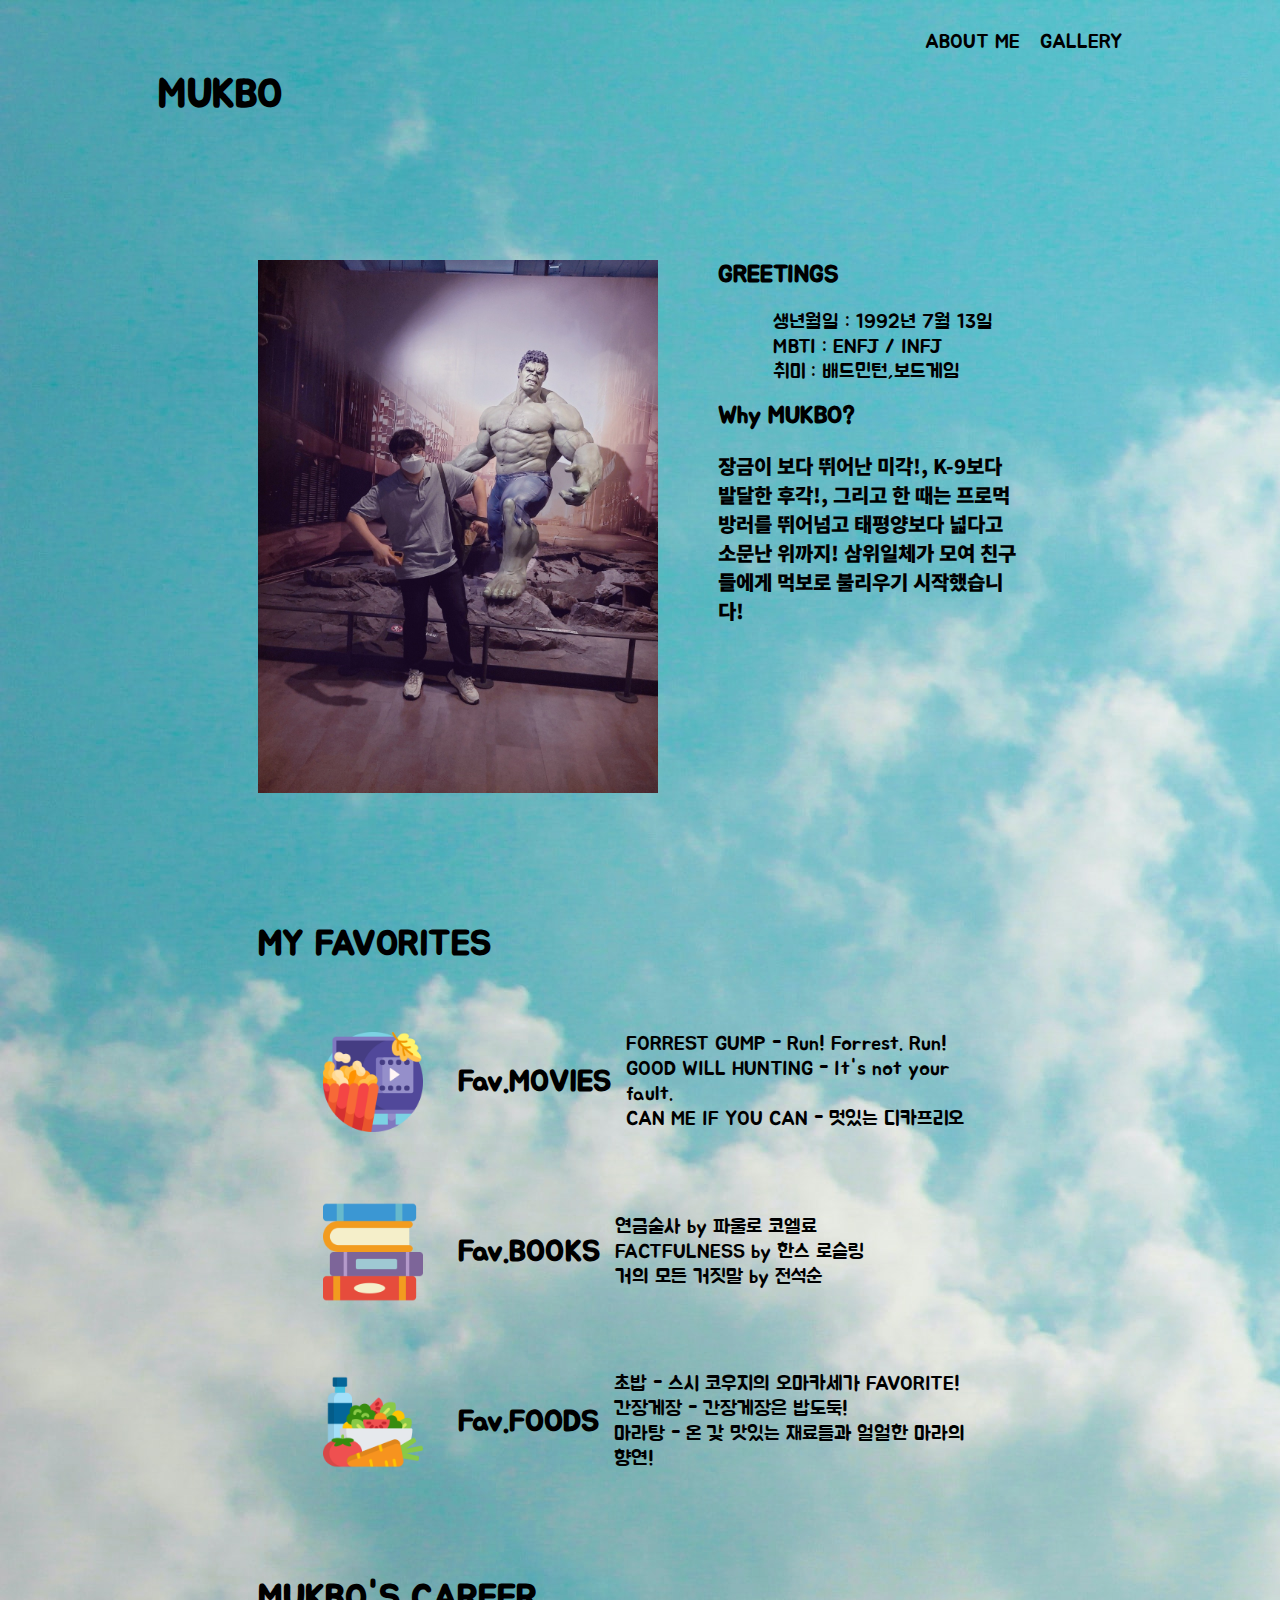
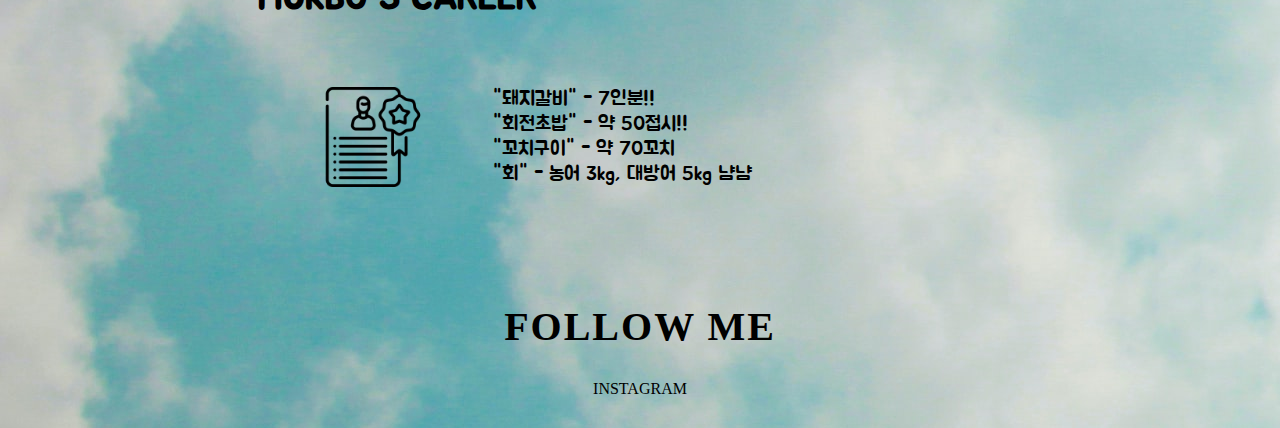
==== Aboutme.html @ f1290945 "Add files via upload" ====
<!DOCTYPE html>
<html>
  <head>
    <meta charset="utf-8">
    <title>MUKBO</title>
    <link rel="stylesheet" href="style.css">
    <link href="https://fonts.googleapis.com/css2?family=Jua&display=swap" rel="stylesheet">
    <link href="https://fonts.googleapis.com/css2?family=Jua&family=Nanum+Pen+Script&display=swap" rel="stylesheet">
    <link href="https://fonts.googleapis.com/css2?family=Jua&family=Nanum+Pen+Script&family=Noto+Sans+KR:wght@100&display=swap" rel="stylesheet">
  </head>


  <body>
    <div class=Window>
      <nav class="Guide">
        <a href="index.html"><h3 class="name">MUKBO</h3></a>
        <ul class="menu">
          <li><a href="Aboutme.html" class="Aboutme">ABOUT ME</a></li>
          <li><a href="Gallery.html" class="Pictures">GALLERY</a></li>
        </ul>
      </nav>

      <div class="introduction">
        <img class="me" src="Hulk_like.jpg">
         <div class="words">
           <h2>GREETINGS</h2>
           <ul>
             <li class="listup">생년월일 : 1992년 7월 13일</li>
             <li class="listup">MBTI : ENFJ / INFJ</li>
             <li class="listup">취미 : 배드민턴,보드게임</li>
           </ul>

            <h2>Why MUKBO?</h2>
            <p> 장금이 보다 뛰어난 미각!, K-9보다 발달한 후각!, 그리고 한 때는 프로먹방러를 뛰어넘고
            태평양보다 넓다고 소문난 위까지! 삼위일체가 모여 친구들에게 먹보로 불리우기 시작했습니다!</p>

         </div>
      </div>

        <h5 class="favorites">MY FAVORITES</h5>

      <div class="characteristics">

        <div class="things">
          <img class="movie" src="tv.png">
            <h4>Fav.MOVIES</h4>
            <ul.c>
              <li class="listup">FORREST GUMP - Run! Forrest. Run!</li>
              <li class="listup">GOOD WILL HUNTING - It's not your fault.</li>
              <li class="listup">CAN ME IF YOU CAN - 멋있는 디카프리오</li>
            </ul.c>
        </div>

        <div class="things">
          <img class="book" src="book.png">
            <h4>Fav.BOOKS</h4>
            <ul.c>
              <li class="listup">연금술사 by 파울로 코엘료</li>
              <li class="listup">FACTFULNESS by 한스 로슬링</li>
              <li class="listup">거의 모든 거짓말 by 전석순</li>
            </ul.c>
        </div>

        <div class="things">
          <img class="food" src="diet.png">
            <h4>Fav.FOODS</h4>
            <ul.c>
              <li class="listup">초밥 - 스시 코우지의 오마카세가 FAVORITE!</li>
              <li class="listup">간장게장 - 간장게장은 밥도둑!</li>
              <li class="listup">마라탕 - 온 갖 맛있는 재료들과 얼얼한 마라의 향연!</li>
            </ul.c>
        </div>

      </div>

        <h5 class="experiences">MUKBO'S CAREER</h5>
      <div class="characteristics">
        <div class="things">
          <img class="expe" src="experience.png">
         <ul class="exp">
          <li class="listup">"돼지갈비" - 7인분!!</li>
          <li class="listup">"회전초밥" - 약 50접시!!</li>
          <li class="listup">"꼬치구이" - 약 70꼬치</li>
          <li class="listup">"회" - 농어 3kg, 대방어 5kg 냠냠</li>
         </ul>
        </div>
      </div>

        <footer class="footer">
        <h3 class="contact">FOLLOW ME</h3>
          <div class="link">
            <a class="inst" href="https://www.instagram.com/ohspaghettioh/" target="_blank">INSTAGRAM</a>
          </div>
        </footer>

    </div>

  </body>
</html>
---- style.css ----
body{
  background-image: url("sky.jpg");
  background-color: #cccccc;
  font-family: 'Jua', sans-serif;
}

.Window{
  margin: 30px 150px;
  display: flex;
  flex-direction: column;
}

.Guide{
  display: flex;
  flex-direction: row;
  justify-content: space-between;
  margin: 0;
}

li{
  display: inline;
  align-self: center;
  margin: 0;
  margin-left: 15px;
  font-size: 20px;
}

.menu{
  margin:0;
}

.name{
  font-size: 40px;
}

a{
  color: black;
  text-decoration: none;
}

.Yard{
  display:flex;
  flex-direction: row;
  justify-content: center;
  align-items: flex-start;
  margin-top: 80px;
}

.sentence{
  font-family: 'Nanum Pen Script', cursive;
  font-size: 40px;
  margin-top:60px;
  margin-bottom:60px;
}

.enter{
  margin-left: 60px;
  width: 60%;
}

.footer{
  font-family: "Times New Roman";
  display:flex;
  flex-direction:column;
  align-items:center;
}


.contact{
  margin-bottom: 0;
  letter-spacing: 2px;
  font-size: 40px;
  margin-bottom: 30px;
}

/*About me*/

.introduction{
  display: flex;
  flex-direction:row;
  justify-content: center;
  align-items: flex-start;
  margin: 100px 100px;
}

.me{
  width: 400px;
  margin-right:60px;
}

.words>h2{
  margin-top:0;
}

.words>p{
  font-family: 'Noto Sans KR', sans-serif;
  font-size:20px;
  font-weight:900;
}

.favorites{
  font-size:35px;
  margin: 30px 100px;
}

.characteristics{
  display: flex;
  flex-direction: column;
  justify-content: flex-start;
  align-content: center;
  margin: 20px 150px;
  margin-top: 20px;
}

.things{
  display: flex;
  flex-direction: row;
  margin-bottom: 40px;
  align-items: center;
}

.movie{
  width: 100px;
  height: 100px;
  padding: 15px;
  border: 2px solid:black;
  border: 100px;
}

.listup{
  display: block;
}

.book{
  width: 100px;
  height: 100px;
  padding: 15px;
  border: 2px solid:black;
  border: 100px;
}

h4{
  font-size: 30px;
  margin-left:20px;
}

.food{
  width: 100px;
  height: 100px;
  padding: 15px;
  border: 2px solid:black;
  border: 100px;
}


.experiences{
  font-size:35px;
  margin: 30px 100px;
}

.expe{
  width: 100px;
  height: 100px;
  padding: 15px;
  border: 2px solid:black;
  border: 100px;
}

/*gallery*/

div.gallery {
  margin: 5px;
  width: auto;
  display: flex;
  flex-direction: row;
  justify-content: center;
}

div.gallery img {
  width: 100%;
  height: auto;
}

.exp{
}
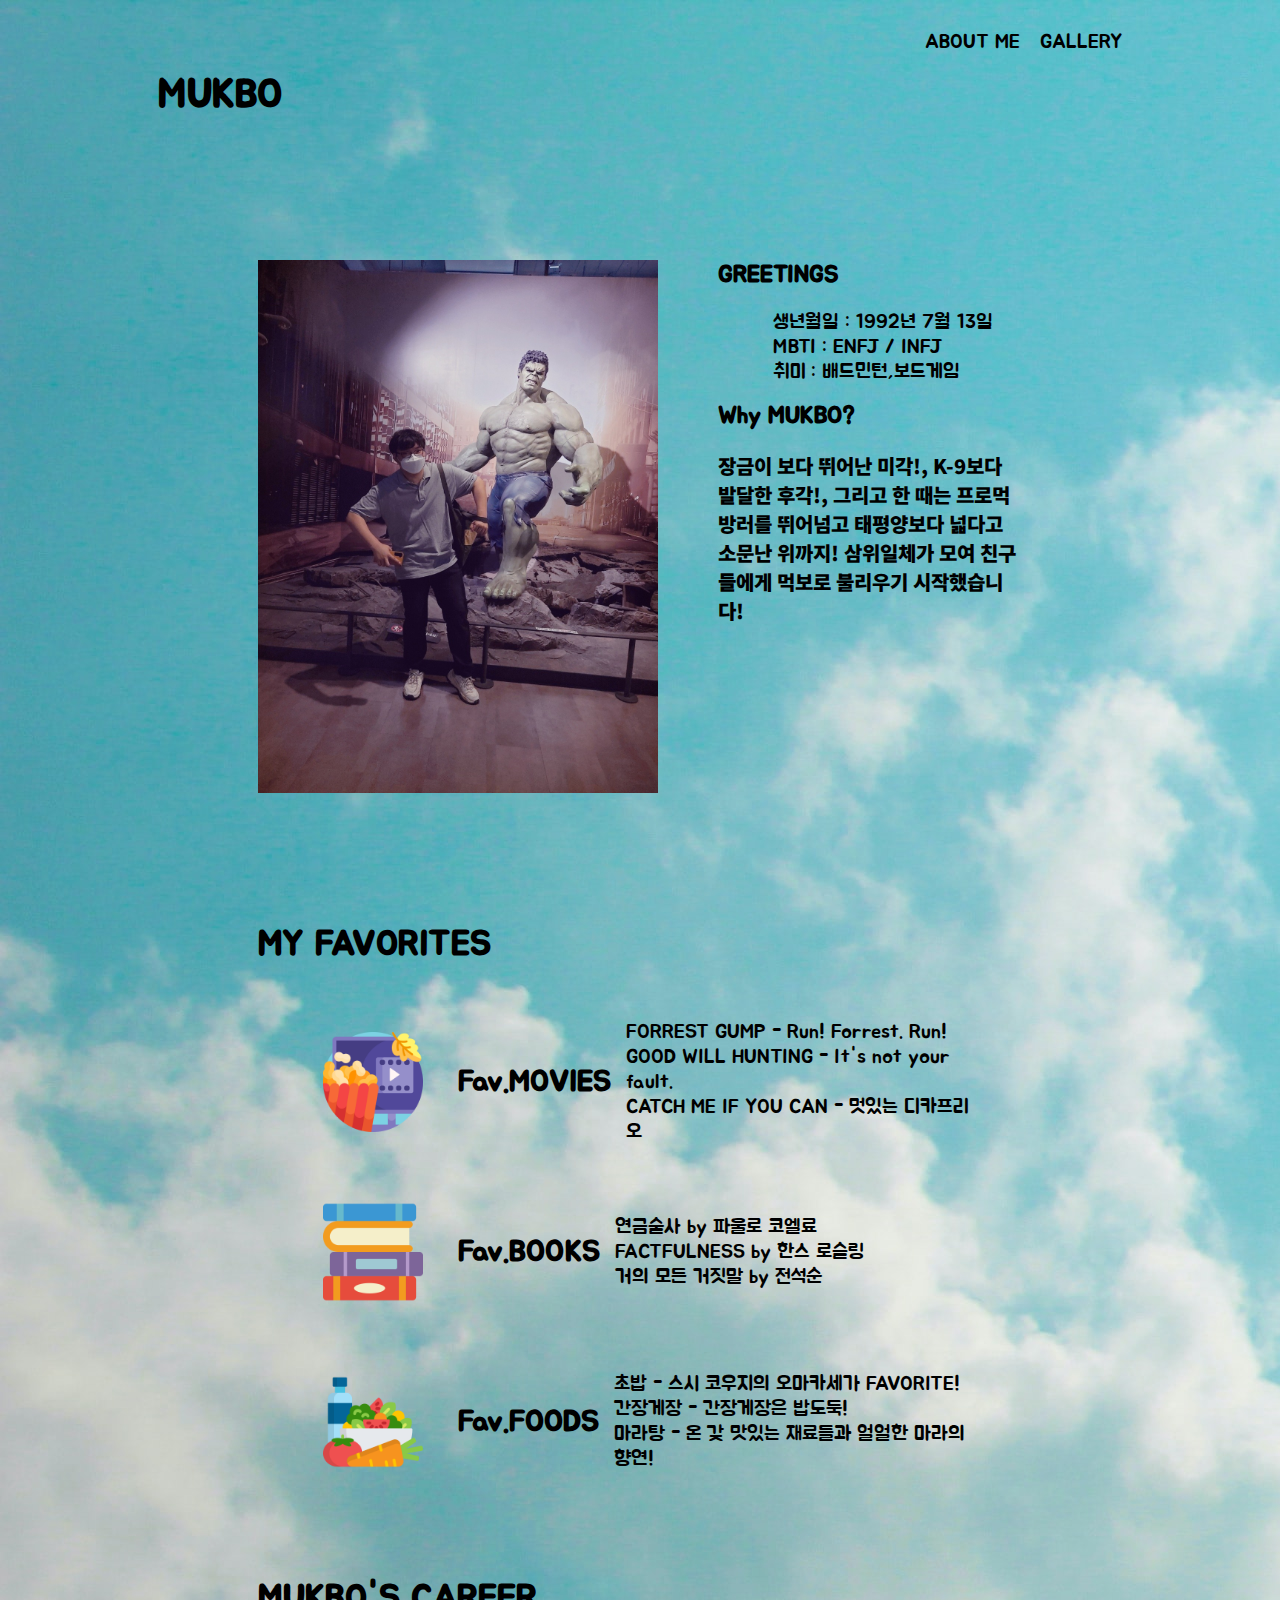
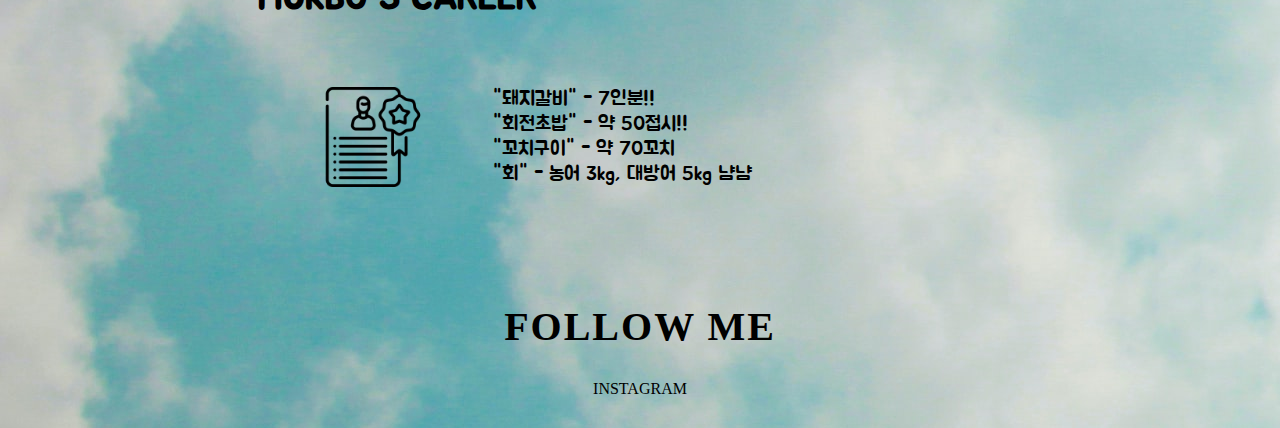
==== commit 78972f60: "Update Aboutme.html" ====
--- a/Aboutme.html
+++ b/Aboutme.html
@@ -47,7 +47,7 @@
             <ul.c>
               <li class="listup">FORREST GUMP - Run! Forrest. Run!</li>
               <li class="listup">GOOD WILL HUNTING - It's not your fault.</li>
-              <li class="listup">CAN ME IF YOU CAN - 멋있는 디카프리오</li>
+              <li class="listup">CATCH ME IF YOU CAN - 멋있는 디카프리오</li>
             </ul.c>
         </div>
 
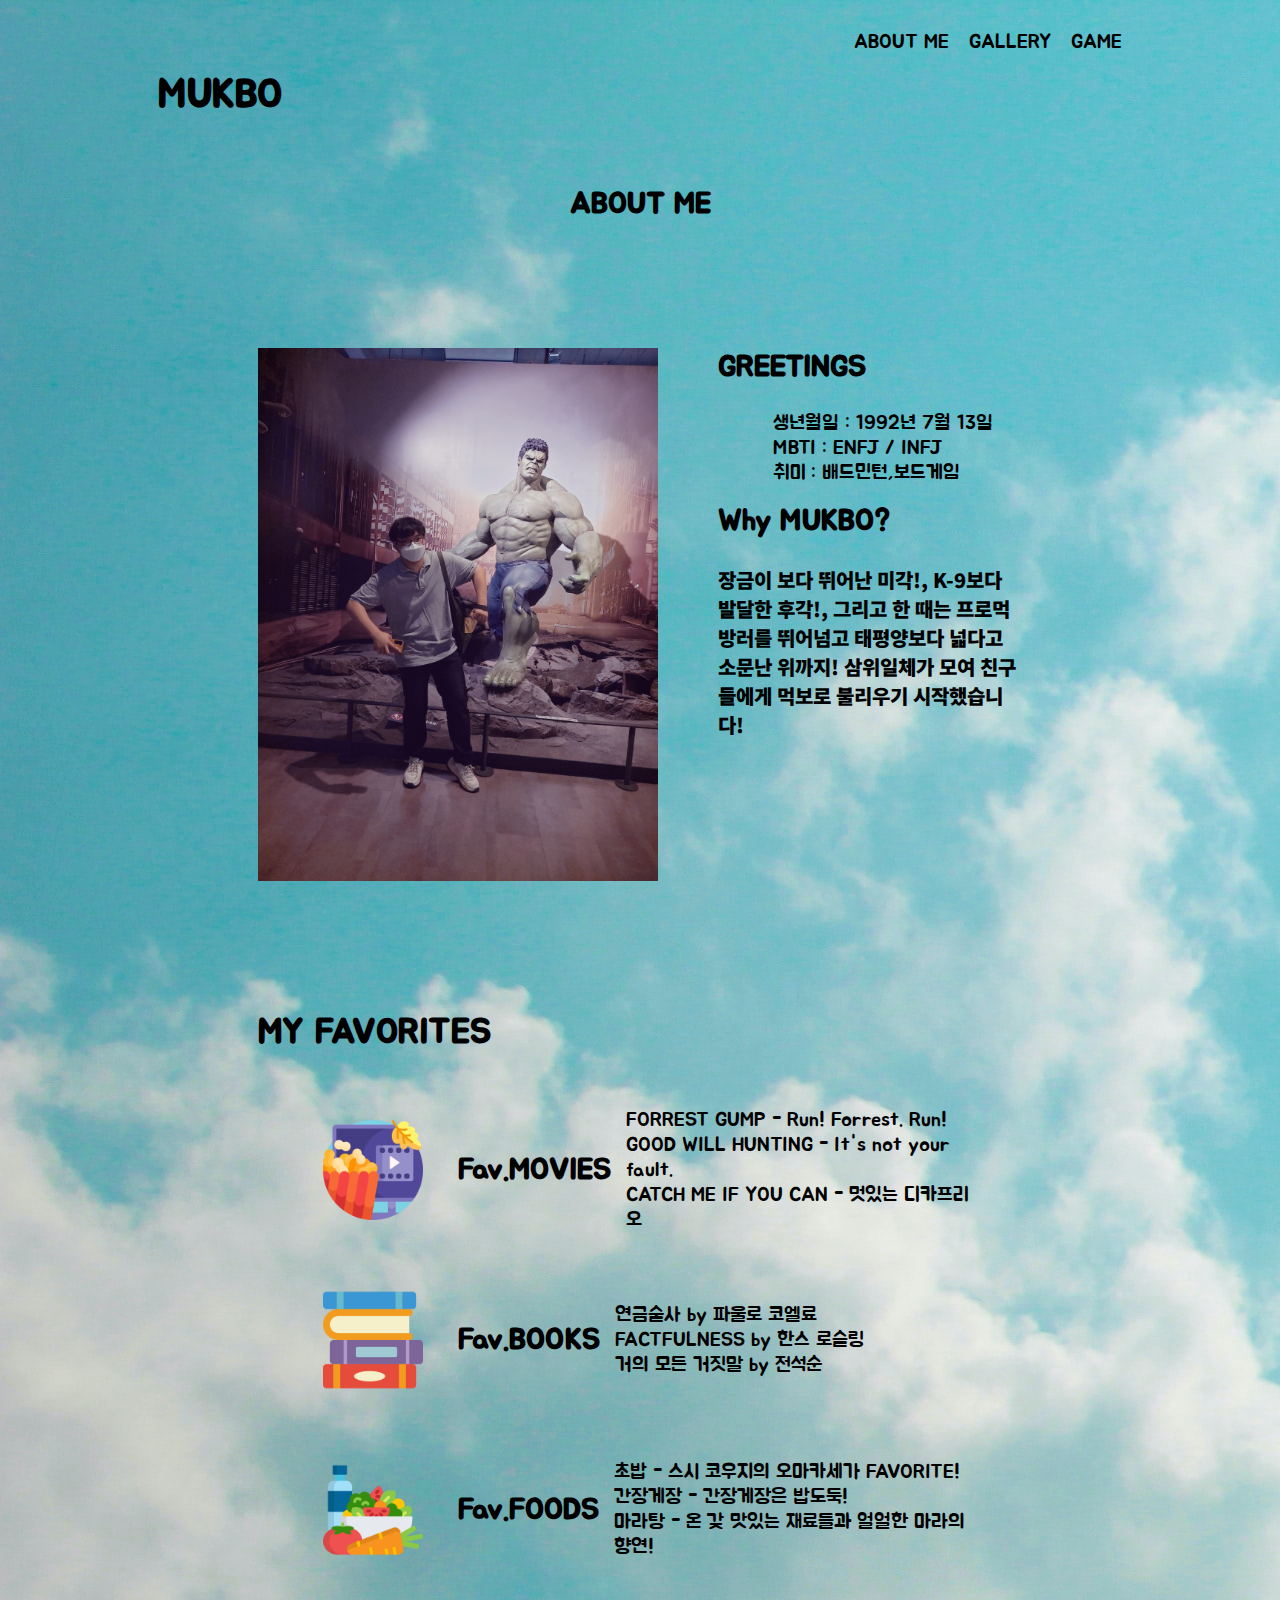
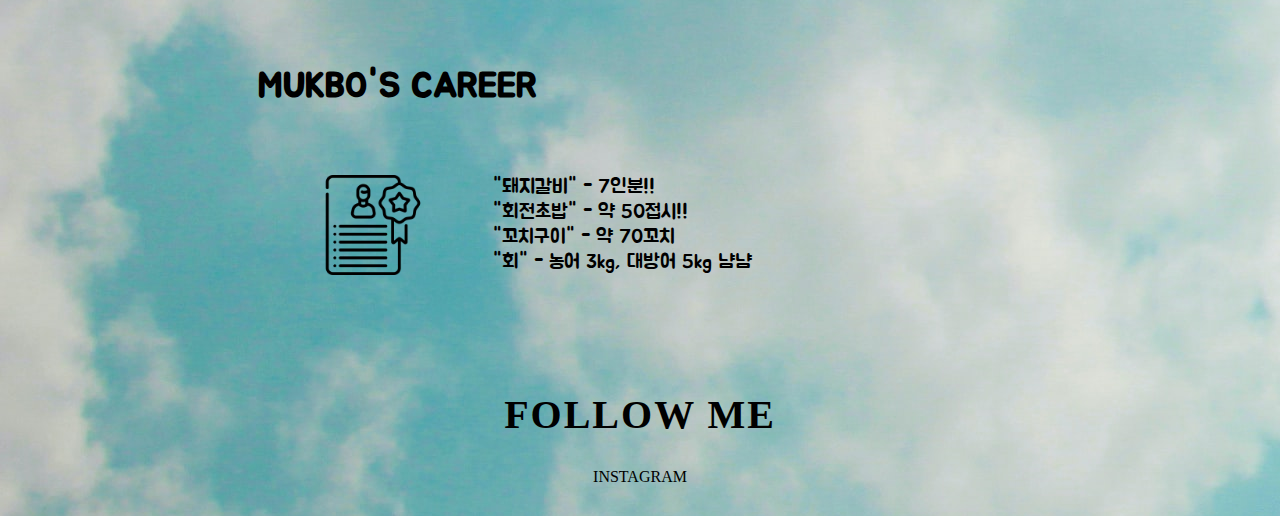
==== commit 72ed0872: "Add files via upload" ====
--- a/Aboutme.html
+++ b/Aboutme.html
@@ -11,14 +11,22 @@
 
 
   <body>
+    <button onclick="topFunction()" id="myBtn" title="Go to top">Top</button>
+    <script src = 'app.js'></script>
+
     <div class=Window>
       <nav class="Guide">
         <a href="index.html"><h3 class="name">MUKBO</h3></a>
         <ul class="menu">
           <li><a href="Aboutme.html" class="Aboutme">ABOUT ME</a></li>
           <li><a href="Gallery.html" class="Pictures">GALLERY</a></li>
+          <li><a href="Game.html" class="Games">GAME</a></li>
         </ul>
       </nav>
+
+      <div class = "page-About">
+        <h2>ABOUT ME</h2>
+      </div>
 
       <div class="introduction">
         <img class="me" src="Hulk_like.jpg">
--- a/style.css
+++ b/style.css
@@ -75,6 +75,11 @@
 
 /*About me*/
 
+.page-About{
+  text-align: center;
+  margin-bottom: 0;
+}
+
 .introduction{
   display: flex;
   flex-direction:row;
@@ -139,6 +144,10 @@
   border: 100px;
 }
 
+h2{
+  font-size: 30px;
+}
+
 h4{
   font-size: 30px;
   margin-left:20px;
@@ -183,3 +192,45 @@
 
 .exp{
 }
+/*game*/
+div.buttons {
+  padding: 14px 40px;
+  display: flex;
+  flex-direction: row;
+  justify-content: center;
+}
+.game_pic{
+  display: block;
+  margin-left: auto;
+  margin-right: auto;
+}
+.status{
+  text-align: center;
+  font-size: 30px;
+}
+
+.result{
+  padding: 20px 40px;
+  display: flex;
+  flex-direction: row;
+  justify-content: center;
+}
+/* top-button */
+#myBtn {
+  display: none;
+  position: fixed;
+  bottom: 20px;
+  right: 30px;
+  z-index: 99;
+  font-size: 18px;
+  border: none;
+  outline: none;
+  background-color: black;
+  color: white;
+  cursor: pointer;
+  padding: 15px;
+  border-radius: 4px;
+}
+
+#myBtn:hover {
+  background-color: #555;
